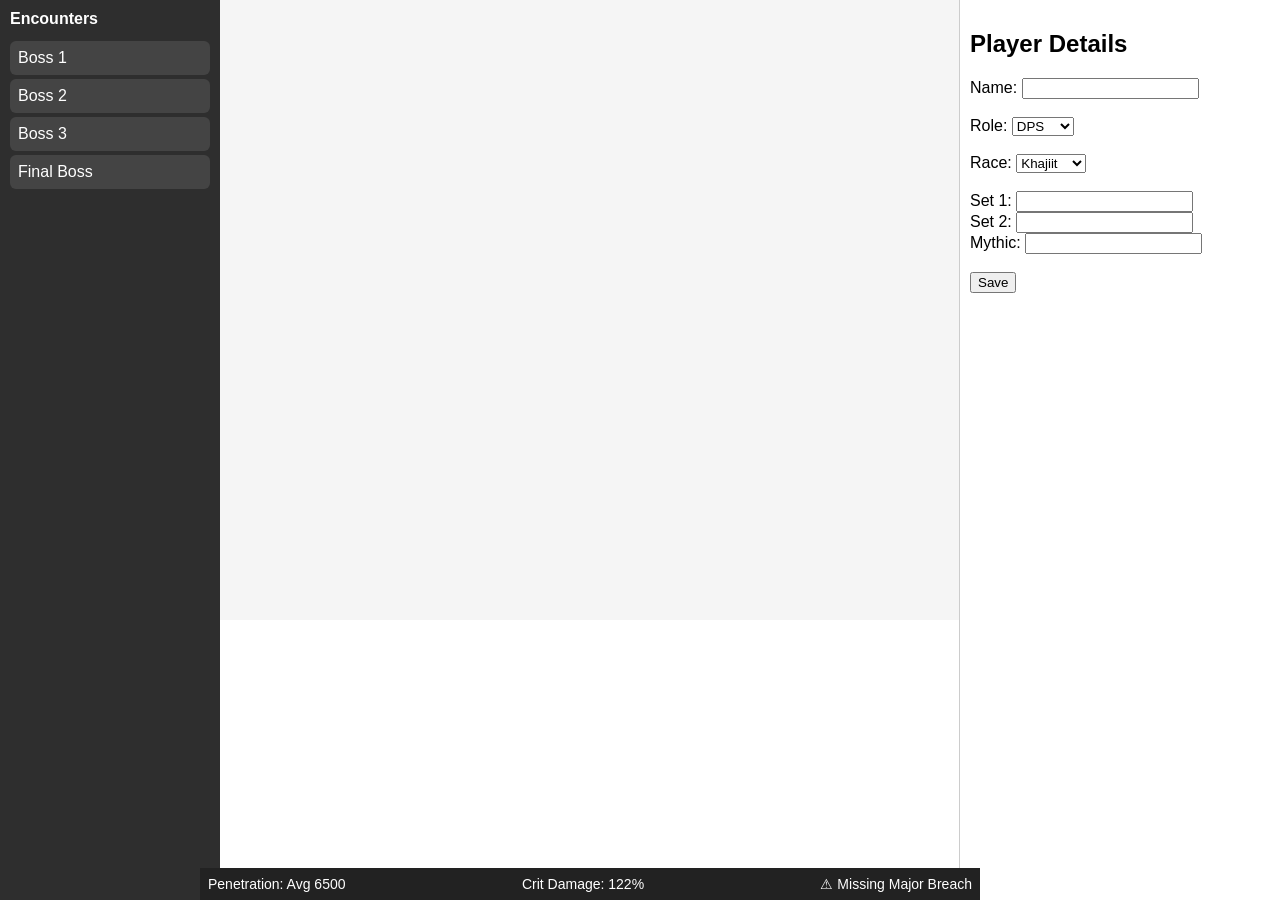
==== roster-planner.html @ c21de72f "Initial prototype for Roster Planner Changes: - Refactored data/sets.js to merge all collections int" ====
<!DOCTYPE html>
<html lang="en">
<head>
  <meta charset="UTF-8">
  <title>ESO Raid Planner</title>
  <style>
    
  </style>
</head>
<body>
  <!-- Left: encounter list -->
  <div class="encounter-list">
    <h2>Encounters</h2>
    <div class="encounter">Boss 1</div>
    <div class="encounter">Boss 2</div>
    <div class="encounter">Boss 3</div>
    <div class="encounter">Final Boss</div>
  </div>

  <!-- Middle: roster grid -->
  <div class="roster" id="roster-grid">
  </div>

  <!-- Right: player detail panel -->
  <div class="detail-panel">
    <h2>Player Details</h2>
    <label>Name: <input type="text"></label><br><br>
    <label>Role:
      <select>
        <option>DPS</option>
        <option>Tank</option>
        <option>Healer</option>
      </select>
    </label><br><br>
    <label>Race:
      <select>
        <option>Khajiit</option>
        <option>Dark Elf</option>
        <option>High Elf</option>
      </select>
    </label><br><br>
    <label>Set 1: <input type="text"></label><br>
    <label>Set 2: <input type="text"></label><br>
    <label>Mythic: <input type="text"></label><br><br>
    <button>Save</button>
  </div>

  <!-- Bottom: summary bar -->
  <div class="summary">
    <div>Penetration: Avg 6500</div>
    <div>Crit Damage: 122%</div>
    <div>⚠ Missing Major Breach</div>
  </div>

  <link rel="stylesheet" href="style/roster-planner.css">
  <script src="enums/enums.js"></script>
  <script src="enums/skills.js"></script>
  <script src="enums/sets.js"></script>
  <script src="model/role.js"></script>
  <script src="model/player.js"></script>
  <script src="data/sets.js"></script>
  <script src="templates/roles.js"></script>
  <script src="factory/roster-factory.js"></script>
  <script src="manager/build-manager.js"></script>
  <script src="interface/roster.js"></script>
  
  <script src="interface/roster/roster-renderer.js"></script>
  <script src="interface/roster/roster-manager.js"></script>
  <script>
     const rosterManager = new RosterManager();
     rosterManager.initialize();
  </script>
</body>
</body>
</html>
---- style/roster-planner.css ----
body {
      margin: 0;
      font-family: Arial, sans-serif;
      display: flex;
      height: 100vh;
}

/* Left sidebar (encounters) */
.encounter-list {
    width: 200px;
    background: #2e2e2e;
    color: white;
    padding: 10px;
    overflow-y: auto;
}

.encounter-list h2 {
    font-size: 16px;
    margin-top: 0;
}

.encounter {
    padding: 8px;
    background: #444;
    margin: 4px 0;
    border-radius: 6px;
    cursor: pointer;
}

.encounter:hover {
    background: #666;
}

/* Main roster grid */
.roster {
    flex: 1;
    display: grid;
    grid-template-columns: repeat(4, 300px);
    overflow-y: auto; /* Allows scrolling if content exceeds height */
    height: 600px; /* Fixed height */
    padding: 10px;
    background: #f5f5f5;
}

.player-card {
    border: 1px solid #ccc;
    border-radius: 8px;
    display: block;
    flex-direction: column;
    justify-content: space-between;
    cursor: pointer;
    box-shadow: 0 2px 8px rgba(0,0,0,0.08);
    padding: 16px;
    margin: 8px;
    background: var(--role-color, #f9fbfd); /* Use CSS variable for dynamic background */
    transition: background 0.2s;
}

.player-card h3 {
    margin: 0;
    font-size: 14px;
}

.player-card small {
    color: #666;
}

/* Right panel (player details) */
.detail-panel {
    width: 300px;
    background: #fff;
    border-left: 1px solid #ccc;
    padding: 10px;
}

/* Summary bar */
.summary {
    position: fixed;
    bottom: 0;
    left: 200px;
    right: 300px;
    background: #222;
    color: white;
    padding: 8px;
    font-size: 14px;
    display: flex;
    justify-content: space-between;
}

.player-card-header {
    display: flex;
    align-items: center;
    margin-bottom: 8px;
}

.role-icon {
    display: inline-block;
    margin-right: 8px;
    vertical-align: middle;
    width: 24px;
    height: 24px;
}

.player-card-header small {
    margin-bottom: 0;
    /* Remove margin-left from JS, control spacing here */
}

.player-card-name-row {
    margin-bottom: 8px;
}

.player-name-input {
    font-size: 0.85em;
    padding: 2px 6px;
    border-radius: 4px;
    border: 1px solid #ccc;
    margin-left: 8px;
    width: 120px;
    box-sizing: border-box;
}

.player-card h3 {
    margin: 0;
}

.player-card small {
    display: block;
    margin-bottom: 0px;
    color: #666;
}

.set-badge {
    display: inline-block;
    background: var(--set-type-color, #f9fbfd); /* Use CSS variable for dynamic background */
    color: #fbfbfb;
    padding: 2px 8px;
    margin-right: 6px;
    font-size: 0.75em;
    border: 1px solid #ddd;
}

.set-badge.none {
    background: #eee;
    color: #aaa;
    border: 1px dashed #ccc;
}

.sets-list {
    display: inline;
}

.sets-label,
.mythic-label {
    font-size: 0.85em; /* Match .player-name-input font size */
    font-weight: bold;
    color: #333;
    margin-right: 4px;
}
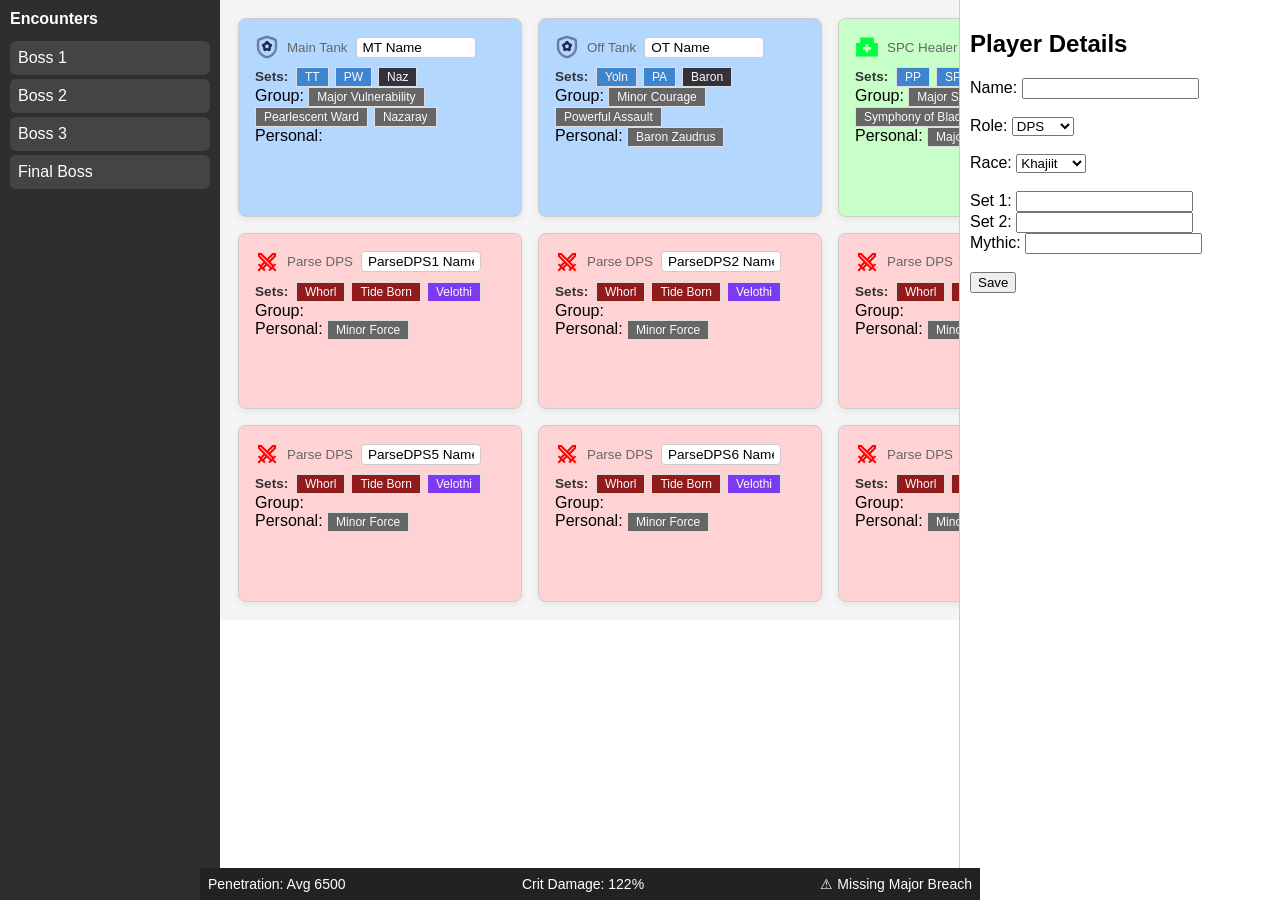
==== commit c413acf1: "Roster Planner: Added rendering of modifiers from sets" ====
--- a/roster-planner.html
+++ b/roster-planner.html
@@ -58,6 +58,7 @@
   <script src="enums/sets.js"></script>
   <script src="model/role.js"></script>
   <script src="model/player.js"></script>
+  <script src="data/modifiers.js"></script>
   <script src="data/sets.js"></script>
   <script src="templates/roles.js"></script>
   <script src="factory/roster-factory.js"></script>
--- a/style/roster-planner.css
+++ b/style/roster-planner.css
@@ -146,6 +146,16 @@
     border: 1px dashed #ccc;
 }
 
+.modifier-badge {
+    display: inline-block;
+    background: var(--modifier-type-color, #f9fbfd); /* Use CSS variable for dynamic background */
+    color: #fbfbfb;
+    padding: 2px 8px;
+    margin-right: 6px;
+    font-size: 0.75em;
+    border: 1px solid #ddd;
+}
+
 .sets-list {
     display: inline;
 }
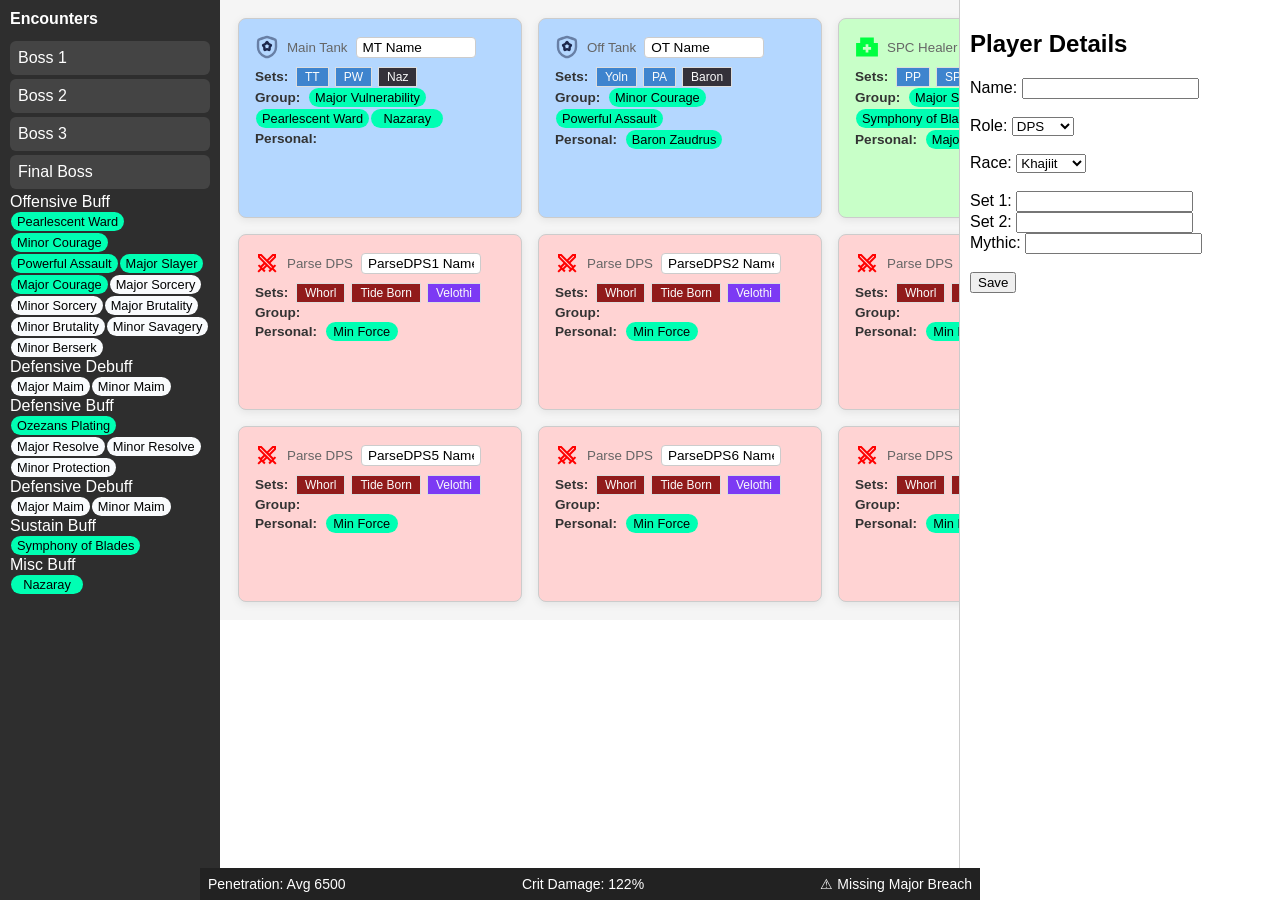
==== commit d4f02941: "Moved rendering of modifiers to left panel. Rudimentary enhancement on the rendering of group modifi" ====
--- a/roster-planner.html
+++ b/roster-planner.html
@@ -9,17 +9,28 @@
 </head>
 <body>
   <!-- Left: encounter list -->
-  <div class="encounter-list">
-    <h2>Encounters</h2>
-    <div class="encounter">Boss 1</div>
-    <div class="encounter">Boss 2</div>
-    <div class="encounter">Boss 3</div>
-    <div class="encounter">Final Boss</div>
+  <div class="left-panel">
+
+    <!-- Encounters -->
+    <div class="encounters-panel">
+      <h2>Encounters</h2>
+      <div class="encounter">Boss 1</div>
+      <div class="encounter">Boss 2</div>
+      <div class="encounter">Boss 3</div>
+      <div class="encounter">Final Boss</div>
+    </div>
+    
+    <!-- Modifiers -->
+    <div class="modifier-panel" id="modifier-panel">
+    </div>
   </div>
+
 
   <!-- Middle: roster grid -->
   <div class="roster" id="roster-grid">
   </div>
+
+
 
   <!-- Right: player detail panel -->
   <div class="detail-panel">
@@ -64,7 +75,7 @@
   <script src="factory/roster-factory.js"></script>
   <script src="manager/build-manager.js"></script>
   <script src="interface/roster.js"></script>
-  
+  <script src="interface/roster/data.js"></script>
   <script src="interface/roster/roster-renderer.js"></script>
   <script src="interface/roster/roster-manager.js"></script>
   <script>
--- a/style/roster-planner.css
+++ b/style/roster-planner.css
@@ -6,7 +6,7 @@
 }
 
 /* Left sidebar (encounters) */
-.encounter-list {
+.left-panel {
     width: 200px;
     background: #2e2e2e;
     color: white;
@@ -14,7 +14,7 @@
     overflow-y: auto;
 }
 
-.encounter-list h2 {
+.left-panel h2 {
     font-size: 16px;
     margin-top: 0;
 }
@@ -147,13 +147,45 @@
 }
 
 .modifier-badge {
-    display: inline-block;
-    background: var(--modifier-type-color, #f9fbfd); /* Use CSS variable for dynamic background */
-    color: #fbfbfb;
-    padding: 2px 8px;
-    margin-right: 6px;
-    font-size: 0.75em;
-    border: 1px solid #ddd;
+  display: inline-block;
+  padding: 2px 6px;
+  background: #00ffb3;
+  border-radius: 10px;
+  font-size: 0.8rem;
+  margin: 1px;
+  color: rgb(0, 0, 0);
+  min-width: 60px;
+  text-align: center;
+  transition: all 0.2s ease;
+  position: relative;
+}
+
+.modifier-badge:hover::after {
+  content: attr(data-fullname);
+  position: absolute;
+  bottom: 100%;
+  left: 50%;
+  transform: translateX(-50%);
+  color: #000000;
+  padding: 4px 8px;
+  border-radius: 4px;
+  font-size: 0.75rem;
+  white-space: nowrap;
+  pointer-events: none;
+  opacity: 0;
+  transition: opacity 0.2s ease;
+}
+
+.modifier-badge:hover::after {
+  opacity: 1;
+}
+
+.unfulfilled-modifier {
+    background-color: #f9fbfd;
+}
+
+.fulfilled-modifier {
+    background-color: #00ffb3;
 }
 
 .sets-list {
@@ -161,9 +193,9 @@
 }
 
 .sets-label,
-.mythic-label {
+.modifiers-label {
     font-size: 0.85em; /* Match .player-name-input font size */
     font-weight: bold;
     color: #333;
     margin-right: 4px;
-}+}
